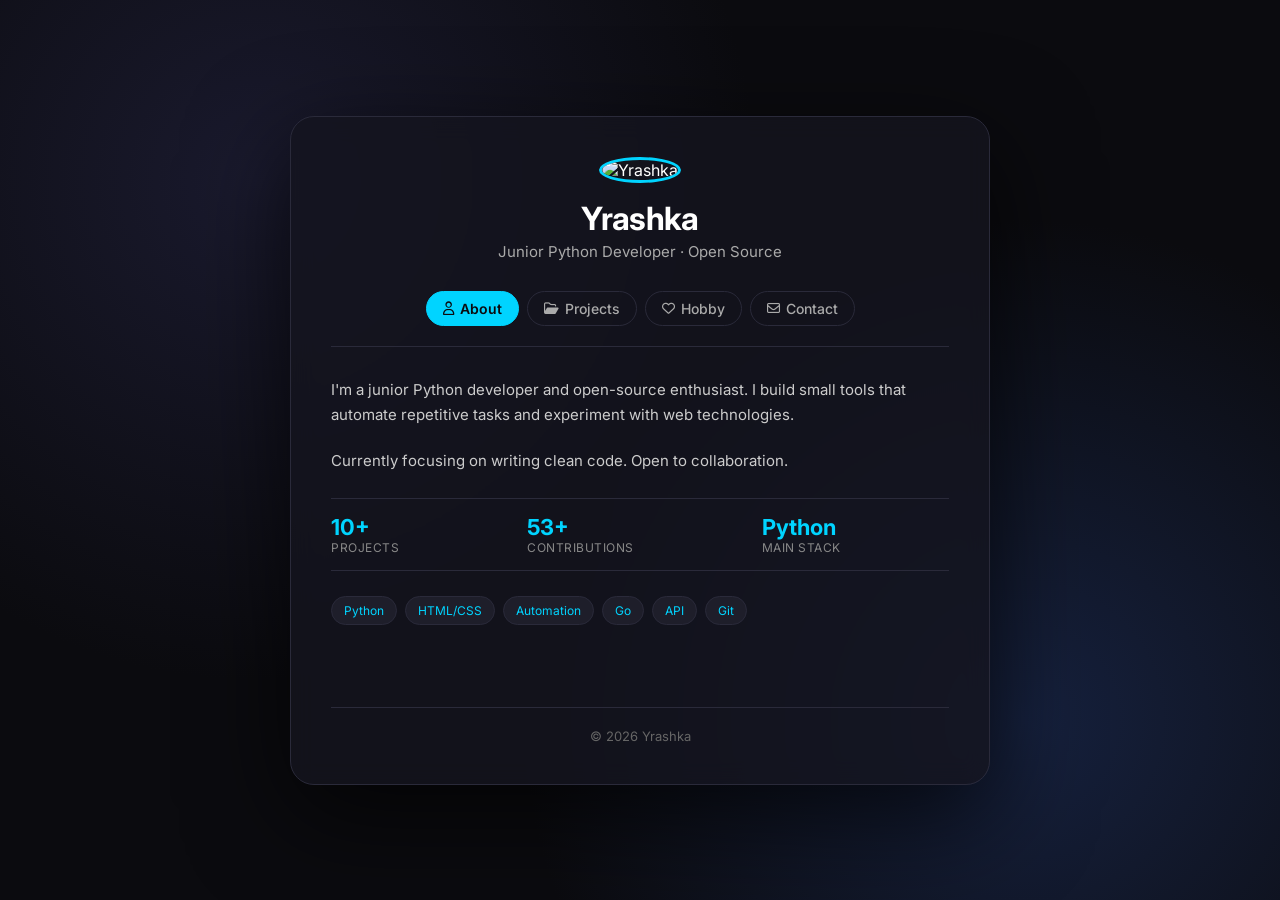
==== menu.html @ d730a68e "V3 Full new design for my portfolio website" ====
<!DOCTYPE html>
<html lang="en">
<head>
    <meta charset="UTF-8">
    <meta name="viewport" content="width=device-width, initial-scale=1.0">
    <title>Yrashka · card</title>

    <link href="https://fonts.googleapis.com/css2?family=Inter:wght@300;400;500;600;700&display=swap" rel="stylesheet">
    <link rel="stylesheet" href="https://cdnjs.cloudflare.com/ajax/libs/font-awesome/6.7.0/css/all.min.css">
    <link rel="stylesheet" href="styles.css">
</head>
<body>

<div class="card">
    
    
    <div class="profile">
        <img class="avatar" src="https://avatars.githubusercontent.com/u/259258104?v=4" alt="Yrashka">
        <h1>Yrashka</h1>
        <p class="tag">Junior Python Developer · Open Source</p>
    </div>

   
    <div class="nav-tabs">
        <button class="tab-btn active" onclick="switchTab('about')">
            <i class="fa-regular fa-user"></i> About
        </button>
        <button class="tab-btn" onclick="switchTab('projects')">
            <i class="fa-regular fa-folder-open"></i> Projects
        </button>
        <button class="tab-btn" onclick="switchTab('hobby')">
            <i class="fa-regular fa-heart"></i> Hobby
        </button>
        <button class="tab-btn" onclick="switchTab('contact')">
            <i class="fa-regular fa-envelope"></i> Contact
        </button>
    </div>

    
    <div class="tab-content">
        
        
        <div id="about" class="tab-pane active">
            <div class="about-text">
                <p>I'm a junior Python developer and open-source enthusiast. I build small tools that automate repetitive tasks and experiment with web technologies.</p>
                <p>Currently focusing on writing clean code. Open to collaboration.</p>
            </div>

            <div class="stats-mini">
                <div class="stat-item">
                    <span class="stat-value">10+</span>
                    <span class="stat-label">Projects</span>
                </div>
                <div class="stat-item">
                    <span class="stat-value">53+</span>
                    <span class="stat-label">Contributions</span>
                </div>
                <div class="stat-item">
                    <span class="stat-value">Python</span>
                    <span class="stat-label">Main stack</span>
                </div>
            </div>

            <div class="skills-mini">
                <span class="skill-tag">Python</span>
                <span class="skill-tag">HTML/CSS</span>
                <span class="skill-tag">Automation</span>
                <span class="skill-tag">Go</span>
                <span class="skill-tag">API</span>
                <span class="skill-tag">Git</span>
            </div>
        </div> 

        
        <div id="projects" class="tab-pane">
            <div class="projects-grid">
                <a href="https://github.com/Yrashka200/PyASCII" target="_blank" class="project-card">
                    <h3><i class="fa-regular fa-image"></i> PyASCII</h3>
                    <p>Convert images to ASCII art</p>
                    <div class="project-tech">
                        <span>Python</span>
                    </div>
                </a>
                <a href="https://github.com/Yrashka200/Pc-Cleaner" target="_blank" class="project-card">
                    <h3><i class="fa-regular fa-trash-can"></i> PC Cleaner</h3>
                    <p>Automated junk cleaner</p>
                    <div class="project-tech">
                        <span>Python</span>
                    </div>
                </a>
                <a href="https://github.com/Yrashka200/Brawl-Stars-Profile-bot" target="_blank" class="project-card">
                    <h3><i class="fa-regular fa-robot"></i> Brawl Bot</h3>
                    <p>Telegram bot for stats</p>
                    <div class="project-tech">
                        <span>Python</span>
                        <span>API</span>
                    </div>
                </a>
                <a href="https://github.com/Yrashka200/PyOrganizer-" target="_blank" class="project-card">
                    <h3><i class="fa-regular fa-list-check"></i> PyOrganizer</h3>
                    <p>Task management tool</p>
                    <div class="project-tech">
                        <span>Python</span>
                        <span>CLI</span>
                    </div>
                </a>
                <a href="https://github.com/Yrashka200/Python-Project-Ideas-Generator" target="_blank" class="project-card">
                    <h3><i class="fa-regular fa-lightbulb"></i> Ideas Gen</h3>
                    <p>Generate project ideas</p>
                    <div class="project-tech">
                        <span>Python</span>
                    </div>
                </a>
                <a href="https://github.com/Yrashka200/Py-anime-Chat" target="_blank" class="project-card">
                    <h3><i class="fa-regular fa-comments"></i> Py-anime-Chat</h3>
                    <p>Chat bot with anime interface</p>
                    <div class="project-tech">
                        <span>Python</span>
                        <span>Bot</span>
                    </div>
                </a>
            </div>
        </div> 

        
        <div id="hobby" class="tab-pane">
            <div class="hobby-grid">
                <div class="hobby-item">
                    <div class="hobby-icon"><i class="fa-solid fa-gamepad"></i></div>
                    <div class="hobby-content">
                        <h3>Gaming</h3>
                        <p>Sometimes I play games to relax after coding sessions</p>
                    </div>
                </div>
                <div class="hobby-item">
                    <div class="hobby-icon"><i class="fa-solid fa-headphones"></i></div>
                    <div class="hobby-content">
                        <h3>Music</h3>
                        <p>Listening to music 24/7 to stay focused</p>
                    </div>
                </div>
                <div class="hobby-item">
                    <div class="hobby-icon"><i class="fa-solid fa-book-open"></i></div>
                    <div class="hobby-content">
                        <h3>Learning</h3>
                        <p>Every day I try to learn something new</p>
                    </div>
                </div>
                <div class="hobby-item">
                    <div class="hobby-icon"><i class="fa-solid fa-mug-hot"></i></div>
                    <div class="hobby-content">
                        <h3>Coffee</h3>
                        <p>Good coffee keeps long coding sessions enjoyable</p>
                    </div>
                </div>
                <div class="hobby-item">
                    <div class="hobby-icon"><i class="fa-solid fa-code"></i></div>
                    <div class="hobby-content">
                        <h3>Open Source</h3>
                        <p>Contributing to projects and learning from others</p>
                    </div>
                </div>
            </div>
        </div> 

        
        <div id="contact" class="tab-pane">
            <div class="contact-links">
                <a href="https://github.com/Yrashka200" target="_blank" class="contact-card">
                    <div class="contact-icon"><i class="fa-brands fa-github"></i></div>
                    <h3>GitHub</h3>
                    <p>@Yrashka200</p>
                </a>
                <a href="https://bsky.app/profile/yrashka.bsky.social" target="_blank" class="contact-card">
                    <div class="contact-icon"><i class="fa-brands fa-bluesky"></i></div>
                    <h3>Bluesky</h3>
                    <p>@yrashka</p>
                </a>
                <a href="https://x.com/Yrashka200" target="_blank" class="contact-card">
                    <div class="contact-icon"><i class="fa-brands fa-x-twitter"></i></div>
                    <h3>X</h3>
                    <p>@Yrashka200</p>
                </a>
                <a href="https://instagram.com/yrashka200" target="_blank" class="contact-card">
                    <div class="contact-icon"><i class="fa-brands fa-instagram"></i></div>
                    <h3>Instagram</h3>
                    <p>@yrashka200</p>
                </a>
                <a href="https://yrashka200.github.io/blog.yrashka.github.io/" target="_blank" class="contact-card">
                    <div class="contact-icon"><i class="fa-solid fa-blog"></i></div>
                    <h3>Blog</h3>
                    <p>My blog</p>
                </a>
            </div>

            <p class="contact-text">Or send me a message — I'll answer asap</p>
            
            <form class="form" action="https://formspree.io/f/xjgejlzk" method="POST">
                <div class="form-row">
                    <input type="text" name="name" placeholder="Your name" required>
                    <input type="email" name="email" placeholder="Your email" required>
                </div>
                
                <textarea name="message" placeholder="Your message..." required></textarea>
                
                <button type="submit">
                    <i class="fa-regular fa-paper-plane"></i> Send Message
                </button>
            </form>
        </div> 
    </div> 

   
    <div class="footer">
        © 2026 Yrashka </div>
</div> 

<script>
    function switchTab(tabId) {
        
        document.querySelectorAll('.tab-pane').forEach(pane => {
            pane.classList.remove('active');
        });
        
      
        document.getElementById(tabId).classList.add('active');
        
        
        document.querySelectorAll('.tab-btn').forEach(btn => {
            btn.classList.remove('active');
        });
        
        
        event.currentTarget.classList.add('active');
    }


    window.addEventListener('resize', function() {
        if (window.innerWidth < 380) {
            document.body.classList.add('tiny-screen');
        } else {
            document.body.classList.remove('tiny-screen');
        }
    });
</script>

</body>
</html>
---- styles.css ----
* {
    margin: 0;
    padding: 0;
    box-sizing: border-box;
}

body {
    font-family: 'Inter', sans-serif;
    background: #0b0b0f;
    color: white;
    min-height: 100vh;
    display: flex;
    align-items: center;
    justify-content: center;
    background-image: 
        radial-gradient(circle at 20% 20%, #1a1a2e 0%, transparent 40%),
        radial-gradient(circle at 80% 80%, #16213e 0%, transparent 40%);
    padding: 20px;
}

.card {
    background: rgba(20, 20, 30, 0.8);
    backdrop-filter: blur(12px);
    border: 1px solid #2a2a3a;
    border-radius: 24px;
    padding: 40px;
    width: 100%;
    max-width: 700px;
    box-shadow: 0 30px 100px rgba(0, 0, 0, 0.7);
    transition: all 0.3s ease;
}


.profile {
    text-align: center;
    margin-bottom: 30px;
}

.avatar {
    width: 100px;
    height: 100px;
    border-radius: 50%;
    border: 3px solid #00d4ff;
    margin-bottom: 16px;
    object-fit: cover;
    transition: all 0.3s ease;
}

h1 {
    font-size: 32px;
    font-weight: 700;
    margin-bottom: 4px;
    letter-spacing: -0.02em;
}

.tag {
    color: #aaa;
    font-size: 15px;
    margin-bottom: 18px;
}


.social {
    display: flex;
    justify-content: center;
    gap: 12px;
    flex-wrap: wrap;
    margin-top: 25px;
}

.about-social a {
    width: 40px;
    height: 40px;
    display: flex;
    align-items: center;
    justify-content: center;
    border-radius: 10px;
    background: #151520;
    border: 1px solid #2a2a3a;
    color: white;
    text-decoration: none;
    transition: 0.2s;
    font-size: 1.1rem;
}

.about-social a:hover {
    background: #00d4ff;
    color: black;
    transform: translateY(-3px);
}


.nav-tabs {
    display: flex;
    justify-content: center;
    gap: 8px;
    margin-bottom: 30px;
    border-bottom: 1px solid #2a2a3a;
    padding-bottom: 20px;
    flex-wrap: wrap;
}

.tab-btn {
    background: transparent;
    border: 1px solid #2a2a3a;
    color: #aaa;
    padding: 8px 16px;
    border-radius: 40px;
    font-family: 'Inter', sans-serif;
    font-size: 14px;
    font-weight: 500;
    cursor: pointer;
    transition: 0.2s;
    display: flex;
    align-items: center;
    gap: 6px;
    white-space: nowrap;
}

.tab-btn i {
    font-size: 13px;
}

.tab-btn:hover {
    border-color: #00d4ff;
    color: #00d4ff;
}

.tab-btn.active {
    background: #00d4ff;
    border-color: #00d4ff;
    color: #0b0b0f;
    font-weight: 600;
}


.tab-content {
    min-height: 300px;
}

.tab-pane {
    display: none;
    animation: fade 0.3s ease;
}

.tab-pane.active {
    display: block;
}

@keyframes fade {
    from { opacity: 0; transform: translateY(5px); }
    to { opacity: 1; transform: translateY(0); }
}


.about-text p {
    color: #ccc;
    font-size: 15px;
    line-height: 1.7;
    margin-bottom: 20px;
}

.stats-mini {
    display: flex;
    gap: 20px;
    margin: 25px 0;
    padding: 15px 0;
    border-top: 1px solid #2a2a3a;
    border-bottom: 1px solid #2a2a3a;
    flex-wrap: wrap;
}

.stat-item {
    display: flex;
    flex-direction: column;
    flex: 1 1 auto;
    min-width: 80px;
}

.stat-value {
    font-size: 22px;
    font-weight: 700;
    color: #00d4ff;
}

.stat-label {
    font-size: 12px;
    color: #888;
    text-transform: uppercase;
    letter-spacing: 0.5px;
}

.skills-mini {
    display: flex;
    flex-wrap: wrap;
    gap: 8px;
    margin-top: 15px;
}

.skill-tag {
    background: #1e1e2a;
    color: #00d4ff;
    font-size: 12px;
    padding: 6px 12px;
    border-radius: 20px;
    border: 1px solid #2a2a3a;
}


.projects-grid {
    display: grid;
    grid-template-columns: repeat(auto-fit, minmax(200px, 1fr));
    gap: 12px;
}

.project-card {
    background: #12121a;
    border: 1px solid #2a2a3a;
    padding: 16px;
    border-radius: 14px;
    text-decoration: none;
    color: white;
    transition: 0.2s;
    display: flex;
    flex-direction: column;
    height: 100%;
}

.project-card:hover {
    border-color: #00d4ff;
    transform: translateY(-3px);
    background: #161622;
}

.project-card h3 {
    font-size: 15px;
    font-weight: 600;
    margin-bottom: 6px;
    display: flex;
    align-items: center;
    gap: 6px;
}

.project-card h3 i {
    color: #00d4ff;
    font-size: 14px;
}

.project-card p {
    font-size: 13px;
    color: #aaa;
    margin-bottom: 10px;
    line-height: 1.4;
    flex-grow: 1;
}

.project-tech {
    display: flex;
    flex-wrap: wrap;
    gap: 4px;
    margin-top: auto;
}

.project-tech span {
    background: #1a1a26;
    color: #00d4ff;
    font-size: 10px;
    padding: 3px 8px;
    border-radius: 12px;
    border: 1px solid #2a2a3a;
}


.hobby-grid {
    display: grid;
    grid-template-columns: repeat(auto-fit, minmax(200px, 1fr));
    gap: 15px;
}

.hobby-item {
    background: #12121a;
    border: 1px solid #2a2a3a;
    padding: 16px;
    border-radius: 14px;
    display: flex;
    gap: 12px;
    align-items: flex-start;
    transition: 0.2s;
}

.hobby-item:hover {
    border-color: #00d4ff;
    background: #161622;
}

.hobby-icon {
    font-size: 24px;
    color: #00d4ff;
    min-width: 36px;
    text-align: center;
}

.hobby-content h3 {
    font-size: 16px;
    font-weight: 600;
    margin-bottom: 4px;
}

.hobby-content p {
    font-size: 13px;
    color: #aaa;
    line-height: 1.5;
}


.contact-links {
    display: grid;
    grid-template-columns: repeat(auto-fit, minmax(110px, 1fr));
    gap: 10px;
    margin-bottom: 25px;
}

.contact-card {
    background: #12121a;
    border: 1px solid #2a2a3a;
    padding: 12px 8px;
    border-radius: 12px;
    text-decoration: none;
    color: white;
    transition: 0.2s;
    display: flex;
    flex-direction: column;
    align-items: center;
    text-align: center;
}

.contact-card:hover {
    border-color: #00d4ff;
    transform: translateY(-3px);
    background: #161622;
}

.contact-icon {
    font-size: 22px;
    color: #00d4ff;
    margin-bottom: 6px;
}

.contact-card h3 {
    font-size: 13px;
    font-weight: 600;
    margin-bottom: 2px;
}

.contact-card p {
    font-size: 10px;
    color: #888;
}

.contact-text {
    color: #ccc;
    font-size: 14px;
    margin-bottom: 15px;
    text-align: center;
}


.form {
    display: flex;
    flex-direction: column;
    gap: 12px;
}

.form-row {
    display: grid;
    grid-template-columns: 1fr 1fr;
    gap: 12px;
}

.form input,
.form textarea {
    background: #12121a;
    border: 1px solid #2a2a3a;
    border-radius: 10px;
    padding: 12px 14px;
    color: white;
    font-family: 'Inter', sans-serif;
    font-size: 14px;
    width: 100%;
}

.form input:focus,
.form textarea:focus {
    outline: none;
    border-color: #00d4ff;
}

.form textarea {
    resize: vertical;
    min-height: 100px;
}

.form button {
    background: #00d4ff;
    border: none;
    padding: 12px;
    border-radius: 10px;
    font-weight: 600;
    cursor: pointer;
    display: flex;
    align-items: center;
    justify-content: center;
    gap: 8px;
    color: #0b0b0f;
    transition: 0.2s;
    width: 100%;
}

.form button:hover {
    background: #00a6cc;
}

.footer {
    margin-top: 30px;
    text-align: center;
    font-size: 13px;
    color: #666;
    padding-top: 20px;
    border-top: 1px solid #2a2a3a;
}

.footer a {
    color: #00d4ff;
    text-decoration: none;
}


@media (max-width: 768px) {
    .card {
        padding: 30px 25px;
        max-width: 600px;
    }
    
    h1 {
        font-size: 28px;
    }
    
    .avatar {
        width: 90px;
        height: 90px;
    }
    
    .tab-btn {
        padding: 8px 14px;
        font-size: 13px;
    }
}


@media (max-width: 600px) {
    body {
        padding: 10px;
    }
    
    .card {
        padding: 25px 20px;
        border-radius: 20px;
    }
    
    h1 {
        font-size: 26px;
    }
    
    .avatar {
        width: 80px;
        height: 80px;
    }
    
    .nav-tabs {
        gap: 6px;
    }
    
    .tab-btn {
        padding: 6px 12px;
        font-size: 12px;
    }
    
    .tab-btn i {
        font-size: 11px;
    }
    
    .projects-grid {
        grid-template-columns: 1fr;
    }
    
    .hobby-grid {
        grid-template-columns: 1fr;
    }
    
    .contact-links {
        grid-template-columns: repeat(2, 1fr);
    }
    
    .stats-mini {
        gap: 10px;
    }
    
    .stat-value {
        font-size: 20px;
    }
}


@media (max-width: 480px) {
    .card {
        padding: 20px 15px;
    }
    
    h1 {
        font-size: 24px;
    }
    
    .avatar {
        width: 70px;
        height: 70px;
        border-width: 2px;
    }
    
    .tag {
        font-size: 13px;
    }
    
    .nav-tabs {
        gap: 5px;
    }
    
    .tab-btn {
        padding: 6px 10px;
        font-size: 11px;
    }
    
    .about-text p {
        font-size: 14px;
    }
    
    .form-row {
        grid-template-columns: 1fr;
        gap: 10px;
    }
    
    .contact-links {
        grid-template-columns: repeat(2, 1fr);
        gap: 8px;
    }
    
    .contact-card {
        padding: 10px 5px;
    }
    
    .contact-icon {
        font-size: 20px;
    }
    
    .contact-card h3 {
        font-size: 12px;
    }
}


@media (max-width: 380px) {
    .nav-tabs {
        flex-direction: column;
        width: 100%;
    }
    
    .tab-btn {
        width: 100%;
        justify-content: center;
        padding: 10px;
    }
    
    .contact-links {
        grid-template-columns: 1fr;
    }
    
    .stats-mini {
        flex-direction: column;
        gap: 10px;
    }
    
    .stat-item {
        align-items: center;
        text-align: center;
    }
    
    .hobby-item {
        flex-direction: column;
        align-items: center;
        text-align: center;
    }
    
    .hobby-icon {
        margin-bottom: 8px;
    }
}


@media (max-width: 900px) and (orientation: landscape) {
    .card {
        max-width: 90%;
    }
    
    .projects-grid {
        grid-template-columns: repeat(2, 1fr);
    }
    
    .hobby-grid {
        grid-template-columns: repeat(2, 1fr);
    }
}


@media (-webkit-min-device-pixel-ratio: 2), (min-resolution: 192dpi) {
    .card {
        border-width: 0.5px;
    }
}


@media (prefers-color-scheme: dark) {
    body {
        background-image: 
            radial-gradient(circle at 20% 20%, #1a1a2e 0%, transparent 40%),
            radial-gradient(circle at 80% 80%, #16213e 0%, transparent 40%);
    }
}


@media (hover: hover) {
    .project-card:hover,
    .contact-card:hover,
    .hobby-item:hover {
        transform: translateY(-3px);
    }
}

@media (hover: none) {
    .project-card:active,
    .contact-card:active,
    .hobby-item:active {
        background: #1a1a26;
    }
}
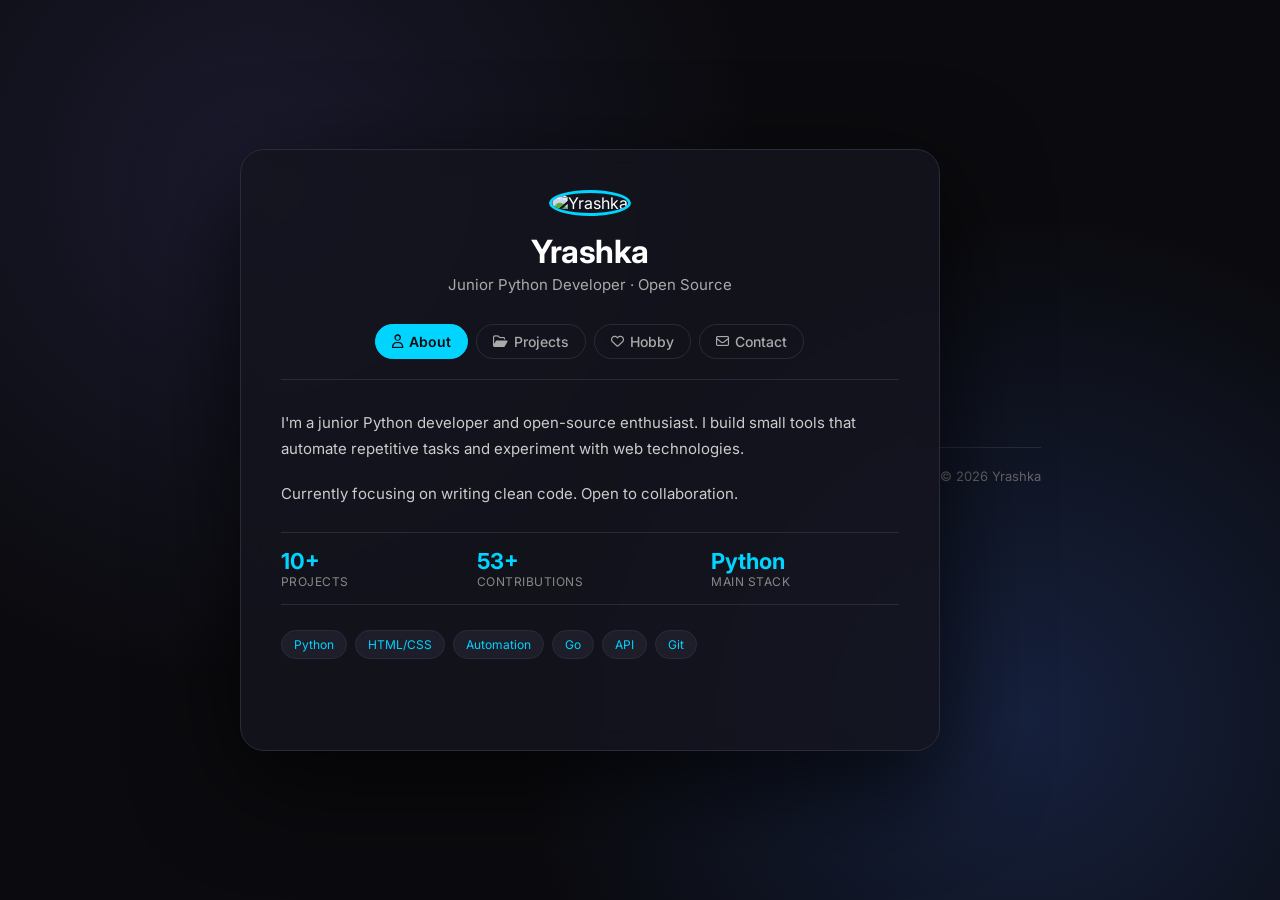
==== commit d29806bb: "V3" ====
--- a/menu.html
+++ b/menu.html
@@ -13,14 +13,12 @@
 
 <div class="card">
     
-    
     <div class="profile">
         <img class="avatar" src="https://avatars.githubusercontent.com/u/259258104?v=4" alt="Yrashka">
         <h1>Yrashka</h1>
         <p class="tag">Junior Python Developer · Open Source</p>
     </div>
 
-   
     <div class="nav-tabs">
         <button class="tab-btn active" onclick="switchTab('about')">
             <i class="fa-regular fa-user"></i> About
@@ -36,9 +34,7 @@
         </button>
     </div>
 
-    
     <div class="tab-content">
-        
         
         <div id="about" class="tab-pane active">
             <div class="about-text">
@@ -71,58 +67,12 @@
             </div>
         </div> 
 
-        
         <div id="projects" class="tab-pane">
-            <div class="projects-grid">
-                <a href="https://github.com/Yrashka200/PyASCII" target="_blank" class="project-card">
-                    <h3><i class="fa-regular fa-image"></i> PyASCII</h3>
-                    <p>Convert images to ASCII art</p>
-                    <div class="project-tech">
-                        <span>Python</span>
-                    </div>
-                </a>
-                <a href="https://github.com/Yrashka200/Pc-Cleaner" target="_blank" class="project-card">
-                    <h3><i class="fa-regular fa-trash-can"></i> PC Cleaner</h3>
-                    <p>Automated junk cleaner</p>
-                    <div class="project-tech">
-                        <span>Python</span>
-                    </div>
-                </a>
-                <a href="https://github.com/Yrashka200/Brawl-Stars-Profile-bot" target="_blank" class="project-card">
-                    <h3><i class="fa-regular fa-robot"></i> Brawl Bot</h3>
-                    <p>Telegram bot for stats</p>
-                    <div class="project-tech">
-                        <span>Python</span>
-                        <span>API</span>
-                    </div>
-                </a>
-                <a href="https://github.com/Yrashka200/PyOrganizer-" target="_blank" class="project-card">
-                    <h3><i class="fa-regular fa-list-check"></i> PyOrganizer</h3>
-                    <p>Task management tool</p>
-                    <div class="project-tech">
-                        <span>Python</span>
-                        <span>CLI</span>
-                    </div>
-                </a>
-                <a href="https://github.com/Yrashka200/Python-Project-Ideas-Generator" target="_blank" class="project-card">
-                    <h3><i class="fa-regular fa-lightbulb"></i> Ideas Gen</h3>
-                    <p>Generate project ideas</p>
-                    <div class="project-tech">
-                        <span>Python</span>
-                    </div>
-                </a>
-                <a href="https://github.com/Yrashka200/Py-anime-Chat" target="_blank" class="project-card">
-                    <h3><i class="fa-regular fa-comments"></i> Py-anime-Chat</h3>
-                    <p>Chat bot with anime interface</p>
-                    <div class="project-tech">
-                        <span>Python</span>
-                        <span>Bot</span>
-                    </div>
-                </a>
+            <div style="text-align: center; padding: 2rem 0; color: #6b7280;">
+                nothing
             </div>
         </div> 
 
-        
         <div id="hobby" class="tab-pane">
             <div class="hobby-grid">
                 <div class="hobby-item">
@@ -158,19 +108,14 @@
                     <div class="hobby-content">
                         <h3>Open Source</h3>
                         <p>Contributing to projects and learning from others</p>
+                    </div> 
                     </div>
                 </div>
             </div>
         </div> 
 
-        
         <div id="contact" class="tab-pane">
             <div class="contact-links">
-                <a href="https://github.com/Yrashka200" target="_blank" class="contact-card">
-                    <div class="contact-icon"><i class="fa-brands fa-github"></i></div>
-                    <h3>GitHub</h3>
-                    <p>@Yrashka200</p>
-                </a>
                 <a href="https://bsky.app/profile/yrashka.bsky.social" target="_blank" class="contact-card">
                     <div class="contact-icon"><i class="fa-brands fa-bluesky"></i></div>
                     <h3>Bluesky</h3>
@@ -186,7 +131,7 @@
                     <h3>Instagram</h3>
                     <p>@yrashka200</p>
                 </a>
-                <a href="https://yrashka200.github.io/blog.yrashka.github.io/" target="_blank" class="contact-card">
+                <a href="https://blog-yrashka.vercel.app/" target="_blank" class="contact-card">
                     <div class="contact-icon"><i class="fa-solid fa-blog"></i></div>
                     <h3>Blog</h3>
                     <p>My blog</p>
@@ -210,9 +155,9 @@
         </div> 
     </div> 
 
-   
     <div class="footer">
-        © 2026 Yrashka </div>
+        © 2026 Yrashka 
+    </div>
 </div> 
 
 <script>
@@ -234,7 +179,6 @@
         event.currentTarget.classList.add('active');
     }
 
-
     window.addEventListener('resize', function() {
         if (window.innerWidth < 380) {
             document.body.classList.add('tiny-screen');
